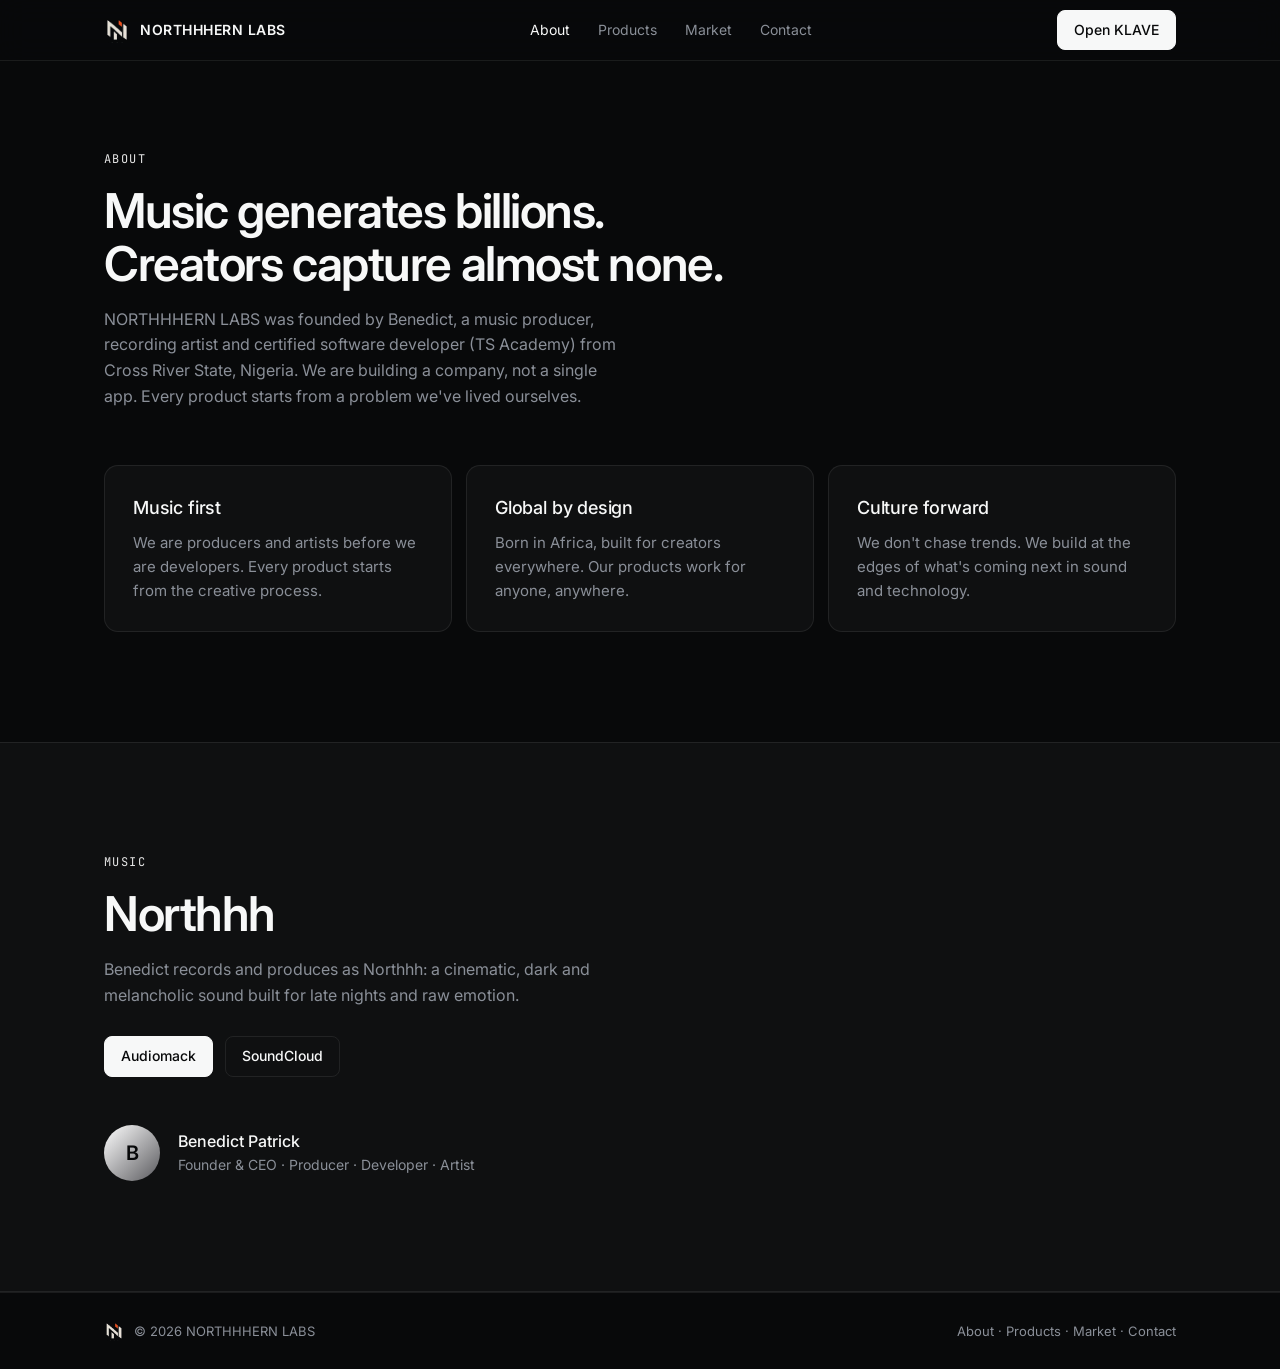
==== about.html @ f1312541 "Add files via upload" ====
<!DOCTYPE html>
<html lang="en">
<head>
<meta charset="UTF-8"/>
<meta name="viewport" content="width=device-width, initial-scale=1"/>
<title>About — NORTHHHERN LABS</title>
<link rel="icon" type="image/png" href="logo-mark.png"/>
<meta property="og:image" content="logo.jpg"/>
<meta name="description" content="Who is behind NORTHHHERN LABS and what we believe."/>
<link rel="preconnect" href="https://fonts.googleapis.com"/>
<link rel="preconnect" href="https://fonts.gstatic.com" crossorigin/>
<link href="https://fonts.googleapis.com/css2?family=Inter:wght@400;500;600&family=JetBrains+Mono:wght@400;500&display=swap" rel="stylesheet"/>
<link rel="stylesheet" href="style.css"/>
</head>
<body>
<nav><div class="wrap">
  <a class="logo" href="index.html"><img src="logo-mark.png" alt=""/>NORTHHHERN LABS</a>
  <div class="links"><a href="about.html" class="active">About</a><a href="products.html">Products</a><a href="market.html">Market</a><a href="contact.html">Contact</a></div>
  <a class="btn p" href="https://nero-ai.xyz" target="_blank" rel="noopener">Open KLAVE</a>
  <button class="burger" aria-label="Menu">☰</button>
</div></nav>
<section class="first" id="about"><div class="wrap rv">
  <span class="lab">About</span>
  <h2>Music generates billions. Creators capture almost none.</h2>
  <p class="sub">NORTHHHERN LABS was founded by Benedict, a music producer, recording artist and certified software developer (TS Academy) from Cross River State, Nigeria. We are building a company, not a single app. Every product starts from a problem we've lived ourselves.</p>
  <div class="bento">
    <div class="card"><h3>Music first</h3><p>We are producers and artists before we are developers. Every product starts from the creative process.</p></div>
    <div class="card"><h3>Global by design</h3><p>Born in Africa, built for creators everywhere. Our products work for anyone, anywhere.</p></div>
    <div class="card"><h3>Culture forward</h3><p>We don't chase trends. We build at the edges of what's coming next in sound and technology.</p></div>
  </div>
</div></section>
<section id="music" style="background:var(--panel);border-block:1px solid var(--line)"><div class="wrap rv">
  <span class="lab">Music</span>
  <h2>Northhh</h2>
  <p class="sub">Benedict records and produces as Northhh: a cinematic, dark and melancholic sound built for late nights and raw emotion.</p>
  <div class="cta" style="justify-content:flex-start;margin-top:28px">
    <a class="btn p" href="https://audiomack.com/northhh" target="_blank" rel="noopener">Audiomack</a>
    <a class="btn g" href="https://on.soundcloud.com/MUBr6jT01VvJ7oRetq" target="_blank" rel="noopener">SoundCloud</a>
  </div>
  <div class="person"><div class="av">B</div><div><div style="font-weight:500">Benedict Patrick</div><div style="color:var(--mute);font-size:14px">Founder & CEO · Producer · Developer · Artist</div></div></div>
</div></section>
<footer><div class="wrap"><span style="display:flex;align-items:center;gap:10px"><img src="logo-mark.png" alt="" width="20" height="20"/>© 2026 NORTHHHERN LABS</span><span><a href="about.html">About</a> · <a href="products.html">Products</a> · <a href="market.html">Market</a> · <a href="contact.html">Contact</a></span></div></footer>
<script src="script.js"></script>
</body>
</html>
---- style.css ----
:root{--bg:#08090a;--panel:#0f1011;--line:rgba(255,255,255,.08);--text:#f7f8f8;--mute:#8a8f98;--acc:#3a3a3d;--acc2:#e6e6e6;
--F:'Inter',system-ui,sans-serif;--M:'JetBrains Mono',monospace}
*{margin:0;padding:0;box-sizing:border-box}
html{scroll-behavior:smooth}
body{background:var(--bg);color:var(--text);font-family:var(--F);font-size:16px;line-height:1.6;-webkit-font-smoothing:antialiased;overflow-x:hidden}
a{color:inherit;text-decoration:none}
.wrap{max-width:1120px;margin:0 auto;padding:0 24px}
/* nav */
nav{position:fixed;top:0;left:0;right:0;z-index:50;background:rgba(8,9,10,.7);backdrop-filter:blur(14px);border-bottom:1px solid var(--line)}
nav .wrap{height:60px;display:flex;align-items:center;justify-content:space-between}
.logo{display:flex;align-items:center;gap:10px;font-weight:600;font-size:14px;letter-spacing:.5px}
.logo img{width:26px;height:26px;object-fit:contain}
.links{display:flex;gap:28px;font-size:14px;color:var(--mute)}
.links a:hover{color:var(--text)}
.btn{display:inline-flex;align-items:center;gap:8px;font-size:14px;font-weight:500;padding:8px 16px;border-radius:8px;border:1px solid var(--line);transition:.15s}
.btn.p{background:var(--text);color:#08090a;border-color:var(--text)}
.btn.p:hover{background:#d9dadb}
.btn.g:hover{background:rgba(255,255,255,.06)}
/* hero */
.hero{position:relative;padding:170px 0 90px;text-align:center;overflow:hidden}
.hero::before{content:"";position:absolute;top:-200px;left:50%;width:900px;height:600px;transform:translateX(-50%);background:radial-gradient(closest-side,rgba(255,255,255,.10),transparent);pointer-events:none}
.pill{display:inline-flex;gap:8px;align-items:center;font-size:13px;color:var(--mute);padding:5px 14px;border:1px solid var(--line);border-radius:99px;background:rgba(255,255,255,.03);margin-bottom:28px}
.pill b{color:var(--acc2);font-weight:500}
h1{font-size:clamp(40px,7vw,76px);line-height:1.04;letter-spacing:-.035em;font-weight:600;background:linear-gradient(180deg,#fff 30%,#8a8f98);-webkit-background-clip:text;background-clip:text;color:transparent;max-width:880px;margin:0 auto 24px}
.lead{max-width:560px;margin:0 auto 36px;color:var(--mute);font-size:18px}
.cta{display:flex;gap:12px;justify-content:center;flex-wrap:wrap}
/* mock */
.mock{margin:80px auto 0;max-width:960px;border:1px solid var(--line);border-radius:14px;background:var(--panel);box-shadow:0 40px 120px rgba(255,255,255,.06);overflow:hidden;text-align:left}
.bar{display:flex;gap:7px;padding:14px 16px;border-bottom:1px solid var(--line)}
.bar span{width:10px;height:10px;border-radius:50%;background:#2a2c2f}
.mbody{display:grid;grid-template-columns:200px 1fr;min-height:300px}
.side{border-right:1px solid var(--line);padding:16px;font-size:13px;color:var(--mute);display:flex;flex-direction:column;gap:6px}
.side div{padding:6px 10px;border-radius:6px}
.side .on{background:rgba(255,255,255,.06);color:var(--text)}
.main{padding:20px;display:flex;flex-direction:column;gap:10px}
.row{display:flex;align-items:center;gap:14px;padding:12px 14px;border:1px solid var(--line);border-radius:8px;font-size:14px}
.row em{font-style:normal;font-family:var(--M);font-size:12px;color:var(--mute);margin-left:auto}
.dot{width:8px;height:8px;border-radius:50%;background:var(--acc2)}
.ai{border-color:rgba(255,255,255,.25);background:rgba(255,255,255,.06);color:#fff}
/* sections */
section{padding:110px 0}
.lab{font-family:var(--M);font-size:12px;color:var(--acc2);text-transform:uppercase;letter-spacing:.12em;margin-bottom:16px;display:block}
h2{font-size:clamp(30px,4.5vw,48px);letter-spacing:-.03em;line-height:1.1;font-weight:600;max-width:640px}
.sub{color:var(--mute);margin-top:16px;max-width:520px}
.bento{display:grid;grid-template-columns:repeat(3,1fr);gap:14px;margin-top:56px}
.card{background:var(--panel);border:1px solid var(--line);border-radius:14px;padding:28px;transition:.2s}
.card:hover{border-color:rgba(255,255,255,.18);transform:translateY(-2px)}
.card.w2{grid-column:span 2}
.card h3{font-size:18px;font-weight:500;margin-bottom:8px;letter-spacing:-.01em}
.card p{color:var(--mute);font-size:15px}
.tag{display:inline-block;font-family:var(--M);font-size:11px;padding:3px 10px;border-radius:99px;border:1px solid var(--line);color:var(--acc2);margin-bottom:18px}
.feat{list-style:none;margin:18px 0 24px;display:grid;gap:8px;font-size:14px;color:var(--mute)}
.feat li::before{content:"✓";color:var(--acc2);margin-right:10px}
.stats{display:grid;grid-template-columns:repeat(4,1fr);gap:1px;background:var(--line);border:1px solid var(--line);border-radius:14px;overflow:hidden;margin-top:56px}
.stats div{background:var(--bg);padding:32px 24px}
.stats b{display:block;font-size:40px;letter-spacing:-.03em;font-weight:600;background:linear-gradient(180deg,#fff,#8a8f98);-webkit-background-clip:text;background-clip:text;color:transparent}
.stats span{font-size:13px;color:var(--mute)}
.person{display:flex;gap:18px;align-items:center;margin-top:48px}
.av{width:56px;height:56px;border-radius:50%;background:linear-gradient(135deg,#fff,#5a5a5e);color:#08090a;display:grid;place-items:center;font-weight:600;font-size:20px}
.end{text-align:center;position:relative;overflow:hidden}
.end::before{content:"";position:absolute;bottom:-300px;left:50%;width:800px;height:500px;transform:translateX(-50%);background:radial-gradient(closest-side,rgba(255,255,255,.08),transparent)}
.end h2{margin:0 auto}.end .sub{margin:16px auto 32px}
.soc{display:flex;gap:22px;justify-content:center;margin-top:36px;font-size:14px;color:var(--mute);flex-wrap:wrap;position:relative}
.soc a:hover{color:var(--text)}
footer{border-top:1px solid var(--line);padding:28px 0;font-size:13px;color:var(--mute)}
footer .wrap{display:flex;justify-content:space-between;flex-wrap:wrap;gap:12px}
.rv{opacity:0;transform:translateY(16px);transition:.7s}
.rv.in{opacity:1;transform:none}
@media(max-width:760px){.links{display:none}.bento{grid-template-columns:1fr}.card.w2{grid-column:auto}.stats{grid-template-columns:1fr 1fr}.mbody{grid-template-columns:1fr}.side{display:none}.hero{padding-top:130px}section{padding:80px 0}}

.burger{display:none;background:none;border:1px solid var(--line);color:var(--text);border-radius:8px;width:38px;height:38px;font-size:18px;cursor:pointer}
.links a.active{color:var(--text)}
.first{padding-top:150px!important}
.go{display:block}
.go .arrow{display:inline-block;margin-top:18px;font-size:14px;color:var(--text)}
@media(max-width:760px){.burger{display:block}.links{display:none;position:absolute;top:60px;left:0;right:0;flex-direction:column;gap:0;background:rgba(8,9,10,.97);border-bottom:1px solid var(--line);padding:8px 24px 16px}.links.open{display:flex}.links a{padding:12px 0;border-bottom:1px solid var(--line)}nav .btn.p{display:none}.first{padding-top:110px!important}}
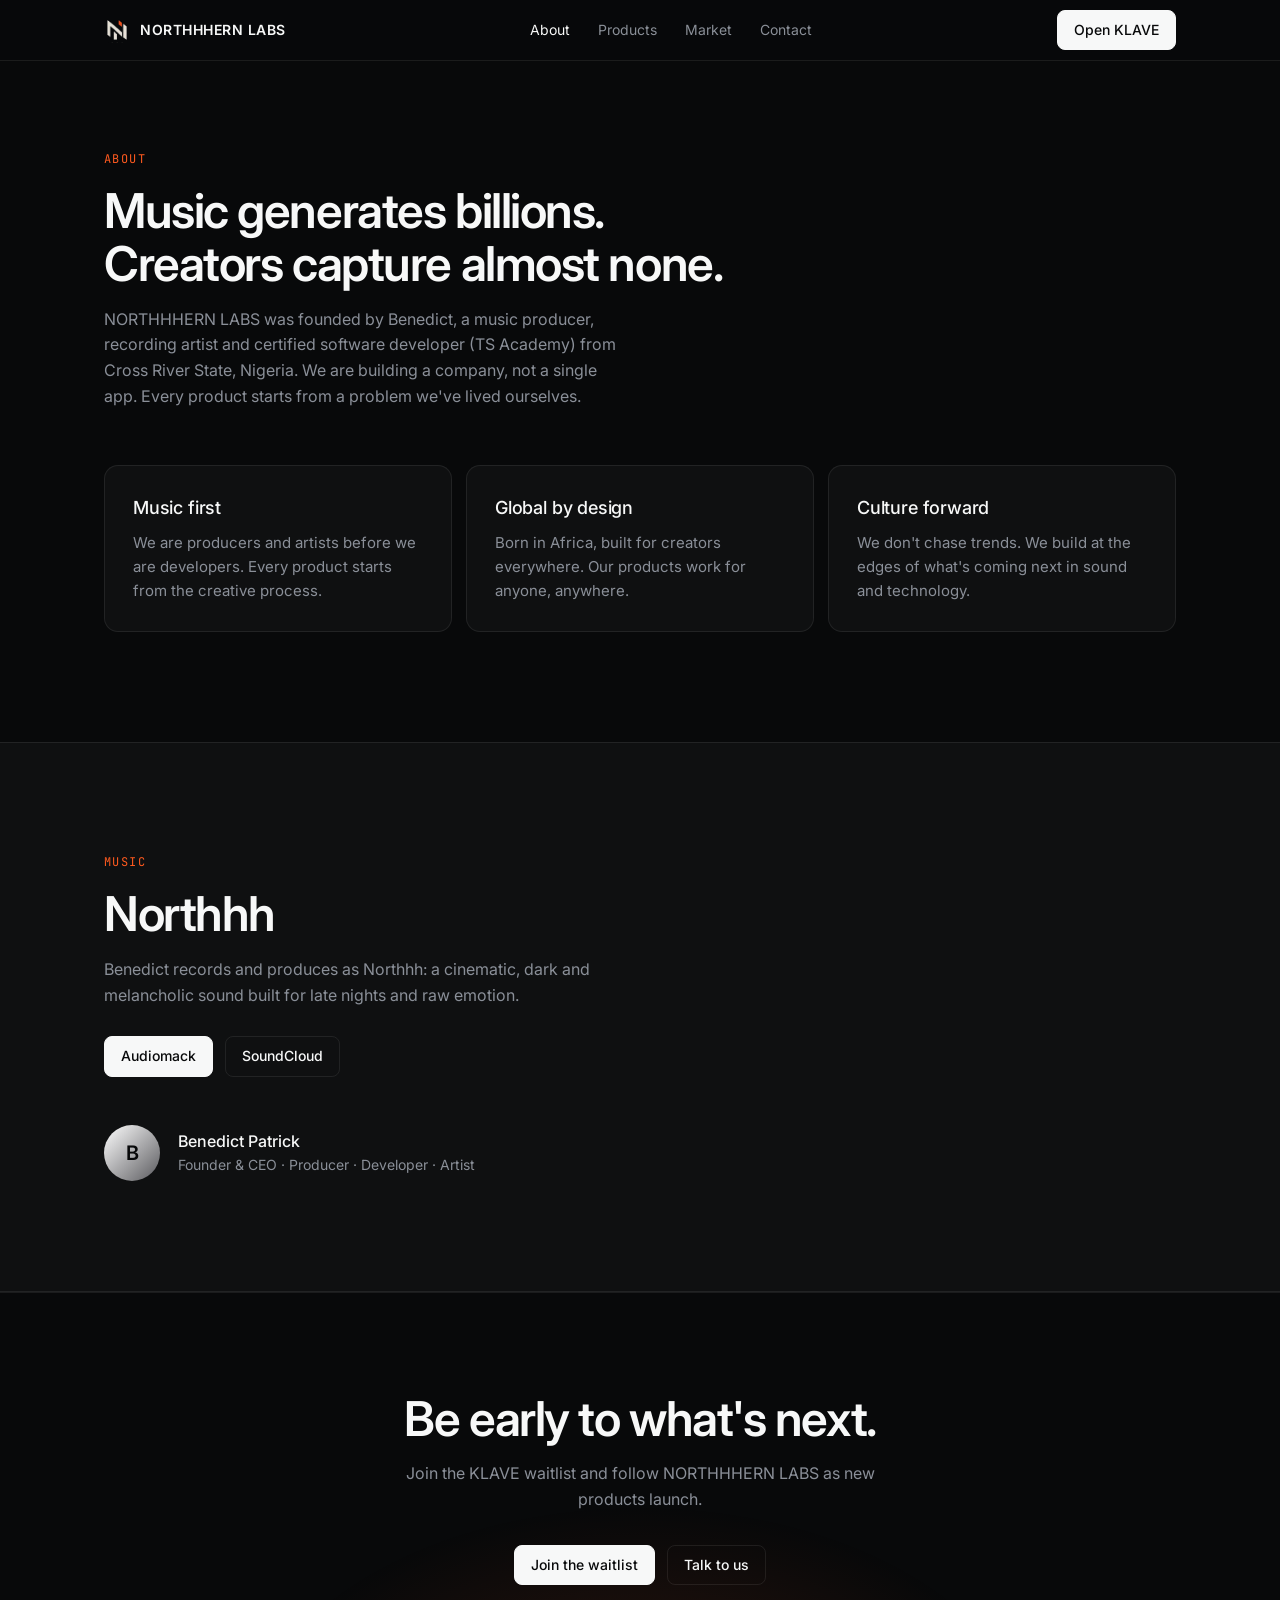
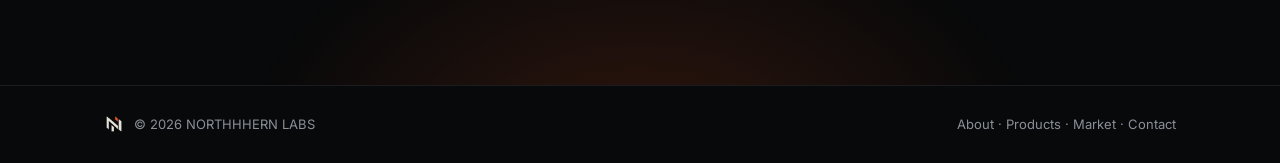
==== commit dee2c8e6: "Add files via upload" ====
--- a/about.html
+++ b/about.html
@@ -5,7 +5,12 @@
 <meta name="viewport" content="width=device-width, initial-scale=1"/>
 <title>About — NORTHHHERN LABS</title>
 <link rel="icon" type="image/png" href="logo-mark.png"/>
-<meta property="og:image" content="logo.jpg"/>
+<meta property="og:type" content="website"/>
+<meta property="og:title" content="About — NORTHHHERN LABS"/>
+<meta property="og:description" content="Who is behind NORTHHHERN LABS and what we believe."/>
+<meta property="og:url" content="https://northhhernlabs.vercel.app/about.html"/>
+<meta property="og:image" content="https://northhhernlabs.vercel.app/logo.jpg"/>
+<meta name="twitter:card" content="summary"/>
 <meta name="description" content="Who is behind NORTHHHERN LABS and what we believe."/>
 <link rel="preconnect" href="https://fonts.googleapis.com"/>
 <link rel="preconnect" href="https://fonts.gstatic.com" crossorigin/>
@@ -39,6 +44,11 @@
   </div>
   <div class="person"><div class="av">B</div><div><div style="font-weight:500">Benedict Patrick</div><div style="color:var(--mute);font-size:14px">Founder & CEO · Producer · Developer · Artist</div></div></div>
 </div></section>
+<section class="band"><div class="wrap rv">
+  <h2>Be early to what's next.</h2>
+  <p class="sub">Join the KLAVE waitlist and follow NORTHHHERN LABS as new products launch.</p>
+  <div class="cta"><a class="btn p" href="https://splicewaitlist.vercel.app" target="_blank" rel="noopener">Join the waitlist</a><a class="btn g" href="contact.html">Talk to us</a></div>
+</div></section>
 <footer><div class="wrap"><span style="display:flex;align-items:center;gap:10px"><img src="logo-mark.png" alt="" width="20" height="20"/>© 2026 NORTHHHERN LABS</span><span><a href="about.html">About</a> · <a href="products.html">Products</a> · <a href="market.html">Market</a> · <a href="contact.html">Contact</a></span></div></footer>
 <script src="script.js"></script>
 </body>
--- a/style.css
+++ b/style.css
@@ -74,3 +74,53 @@
 .go{display:block}
 .go .arrow{display:inline-block;margin-top:18px;font-size:14px;color:var(--text)}
 @media(max-width:760px){.burger{display:block}.links{display:none;position:absolute;top:60px;left:0;right:0;flex-direction:column;gap:0;background:rgba(8,9,10,.97);border-bottom:1px solid var(--line);padding:8px 24px 16px}.links.open{display:flex}.links a{padding:12px 0;border-bottom:1px solid var(--line)}nav .btn.p{display:none}.first{padding-top:110px!important}}
+
+/* --- v3 polish --- */
+:root{--o:#ff5a1f}
+::selection{background:var(--o);color:#fff}
+:focus-visible{outline:2px solid var(--o);outline-offset:3px}
+body{animation:fin .6s ease both}
+@keyframes fin{from{opacity:0}to{opacity:1}}
+.lab{color:var(--o)}
+.pill b{color:var(--o)}
+.dot{background:var(--o)}
+.feat li::before{color:var(--o)}
+.btn.p:hover{background:var(--o);border-color:var(--o);color:#fff}
+.btn.p{box-shadow:0 0 0 0 rgba(255,90,31,0)}
+.btn.p:hover{box-shadow:0 8px 30px rgba(255,90,31,.35)}
+.row.ai{border-color:rgba(255,90,31,.4);background:rgba(255,90,31,.07);color:#ffd9cc}
+.hero::before{background:radial-gradient(closest-side,rgba(255,90,31,.15),transparent)}
+.hero::after{content:"";position:absolute;inset:0;background-image:linear-gradient(var(--line) 1px,transparent 1px),linear-gradient(90deg,var(--line) 1px,transparent 1px);background-size:64px 64px;-webkit-mask-image:radial-gradient(ellipse at 50% 0%,#000 15%,transparent 70%);mask-image:radial-gradient(ellipse at 50% 0%,#000 15%,transparent 70%);pointer-events:none}
+.hero .wrap{position:relative;z-index:1}
+.rot{color:var(--o);-webkit-text-fill-color:var(--o);transition:opacity .3s}
+.card{position:relative;overflow:hidden}
+.card::after{content:"";position:absolute;inset:0;background:radial-gradient(380px circle at var(--mx,50%) var(--my,50%),rgba(255,255,255,.07),transparent 45%);opacity:0;transition:opacity .3s;pointer-events:none}
+.card:hover::after{opacity:1}
+.card:hover{border-color:rgba(255,90,31,.45)}
+.cap{font-family:var(--M);font-size:11px;color:var(--mute);margin-top:6px}
+.tl{margin-top:48px;display:grid;gap:0;border-left:1px solid var(--line);margin-left:6px}
+.tl div{position:relative;padding:0 0 36px 28px}
+.tl i{position:absolute;left:-6px;top:6px;width:11px;height:11px;border-radius:50%;background:var(--bg);border:2px solid var(--o)}
+.tl b{display:block;font-weight:500}
+.tl p{color:var(--mute);font-size:15px}
+.band{text-align:center;border-top:1px solid var(--line);padding:100px 0;position:relative;overflow:hidden}
+.band::before{content:"";position:absolute;bottom:-320px;left:50%;width:800px;height:500px;transform:translateX(-50%);background:radial-gradient(closest-side,rgba(255,90,31,.16),transparent);pointer-events:none}
+.band .wrap{position:relative}
+.band h2{margin:0 auto}.band .sub{margin:16px auto 32px}
+.cf{max-width:520px;margin:40px auto 0;display:grid;gap:12px;text-align:left}
+.cf input,.cf select,.cf textarea{width:100%;background:var(--panel);border:1px solid var(--line);color:var(--text);border-radius:10px;padding:13px 14px;font:inherit;font-size:15px}
+.cf input:focus,.cf select:focus,.cf textarea:focus{outline:none;border-color:var(--o)}
+.cf .btn{justify-content:center;cursor:pointer;padding:12px}
+.nf{min-height:80vh;display:grid;place-items:center;text-align:center;padding:120px 24px}
+.nf b{display:block;font-size:clamp(90px,20vw,180px);letter-spacing:-.05em;line-height:1;background:linear-gradient(180deg,#fff,#3a3a3d);-webkit-background-clip:text;background-clip:text;color:transparent}
+@media(prefers-reduced-motion:reduce){*{animation:none!important;transition:none!important}.rv{opacity:1;transform:none}}
+
+.phones{display:flex;justify-content:center;gap:clamp(12px,3vw,32px);margin:72px auto 0;align-items:flex-start}
+.phone{width:min(44vw,270px);border:1px solid rgba(255,255,255,.14);border-radius:26px;overflow:hidden;background:#000;box-shadow:0 30px 90px rgba(255,90,31,.14),0 0 0 6px rgba(255,255,255,.03)}
+.phone img{display:block;width:100%;height:auto}
+.phones .phone:nth-child(2){margin-top:48px}
+.shots{display:flex;justify-content:center;gap:clamp(20px,5vw,56px);margin-top:56px;flex-wrap:wrap}
+.shots figure{width:min(100%,290px)}
+.shots figcaption{margin-top:16px;font-size:14px;color:var(--mute)}
+.shots figcaption b{display:block;color:var(--text);font-weight:500;margin-bottom:4px}
+@media(max-width:760px){.phones .phone:nth-child(2){margin-top:32px}}
